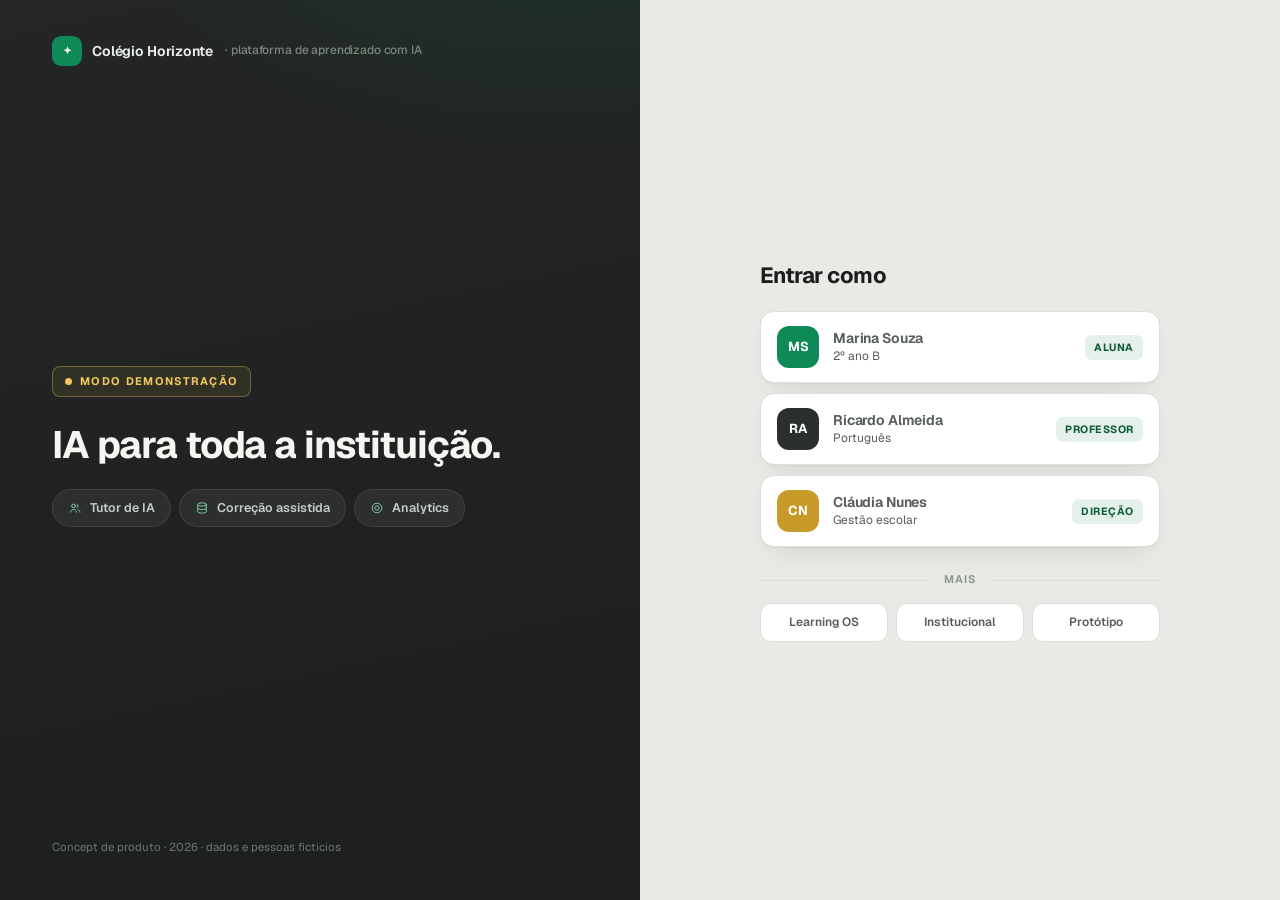
==== mockup/index.html @ 0ed6ed2f "feat: página inicial da plataforma (index.html) Ponto de entrada da plataforma Estudo com IA, com na" ====
<!doctype html>
<html lang="pt-BR">
<head>
<meta charset="utf-8">
<meta name="viewport" content="width=device-width, initial-scale=1">
<title>Colégio Horizonte — Demonstração</title>
<style>
@font-face{
  font-family:'Geist';font-style:normal;font-weight:300 800;font-display:swap;
  src:url([data-uri]) format('woff2');
}
:root{
  color-scheme:light;
  --k950:#1C1F1D;
  --k900:#232624;
  --k800:#2C302D;
  --k600:#4C524E;
  --k300:#9AA19C;
  --k150:#DDDFDB;
  --k100:#E8EAE6;
  --k50:#F1F2EF;
  --card:#FFFFFF;
  --ink:#1B1E1C;
  --ink-2:#575D59;
  --ink-3:#8F958F;
  --hair:rgba(27,30,28,.09);
  --green:#0E8A57;
  --green-deep:#0A6B43;
  --green-soft:#E4F0E9;
  --green-ink:#0B5B3B;
  --gold:#C79A2A;
  --sh:0 1px 2px rgba(27,30,28,.05),0 12px 32px -16px rgba(27,30,28,.18);
  --sh-lg:0 2px 4px rgba(27,30,28,.05),0 24px 56px -24px rgba(27,30,28,.28);
}
*{box-sizing:border-box}
body{
  margin:0;color:var(--ink);
  font-family:'Geist',-apple-system,'Segoe UI',sans-serif;
  font-size:14px;line-height:1.6;-webkit-font-smoothing:antialiased;
  min-height:100vh;background:var(--k100);
}
::selection{background:rgba(14,138,87,.22)}
.split{display:grid;grid-template-columns:1fr 1fr;min-height:100vh}

/* ── Painel grafite ───────────────────────── */
.dark{
  background:linear-gradient(168deg,var(--k900) 0%,var(--k950) 100%);
  color:#E9ECE8;display:flex;flex-direction:column;padding:36px 52px 32px;
  position:relative;overflow:hidden;
}
.dark::after{
  content:"";position:absolute;inset:0;pointer-events:none;
  background:radial-gradient(720px 420px at 88% -12%, rgba(14,138,87,.16), transparent 62%);
}
.dark>*{position:relative}
.brand{display:flex;align-items:center;gap:10px;font-weight:650;font-size:14px;letter-spacing:-.01em}
.brand .mark{width:30px;height:30px;border-radius:9px;background:var(--green);display:grid;place-items:center;color:#fff;flex:none}
.brand .mark svg{width:15px;height:15px}
.brand span{color:#7E867F;font-weight:500;font-size:12px}
.dark .mid{flex:1;display:flex;flex-direction:column;justify-content:center;max-width:480px;padding:48px 0}
.demobadge{
  display:inline-flex;align-items:center;gap:8px;align-self:flex-start;
  font-size:11px;font-weight:700;letter-spacing:.12em;text-transform:uppercase;
  color:#F0C75E;border:1px solid rgba(240,199,94,.35);background:rgba(240,199,94,.08);
  border-radius:8px;padding:6px 12px;margin-bottom:26px;
}
.demobadge i{width:7px;height:7px;border-radius:50%;background:#F0C75E;animation:pulse 2.2s ease-in-out infinite}
@keyframes pulse{0%,100%{opacity:1}50%{opacity:.3}}
.dark h1{
  font-size:clamp(28px,3.4vw,38px);font-weight:700;letter-spacing:-.03em;
  line-height:1.14;margin:0 0 16px;color:#F4F6F2;text-wrap:balance;
}
.dark .lead{font-size:14.5px;color:#AEB6AF;margin:0 0 34px;max-width:44ch}
.dark .lead b{color:#E9ECE8;font-weight:600}
.chipsrow{display:flex;gap:8px;flex-wrap:wrap}
.chipsrow span{
  display:inline-flex;align-items:center;gap:8px;font-size:12.5px;font-weight:600;color:#C6CCC6;
  background:rgba(255,255,255,.06);border:1px solid rgba(255,255,255,.09);
  border-radius:99px;padding:8px 15px;
}
.chipsrow .ci{width:14px;height:14px;color:#7ECDA8}

/* Prévia do produto */
.preview{position:relative;max-width:430px;margin-top:40px}
.pcard{
  background:rgba(255,255,255,.07);border:1px solid rgba(255,255,255,.13);
  backdrop-filter:blur(14px);-webkit-backdrop-filter:blur(14px);
  border-radius:18px;padding:19px 21px;
}
.pcard .ph{display:flex;align-items:center;gap:8px;font-size:10.5px;font-weight:700;letter-spacing:.1em;text-transform:uppercase;color:#8A928B;margin-bottom:13px}
.pcard .ph i{width:6px;height:6px;border-radius:50%;background:#7ECDA8;display:inline-block}
.pline{display:flex;gap:11px}
.pline .pav{width:26px;height:26px;border-radius:50%;background:var(--green);color:#fff;display:grid;place-items:center;flex:none}
.pline .pav svg{width:13px;height:13px}
.pline p{margin:0;font-size:13.5px;line-height:1.6;color:#DDE3DD}
.pline p b{color:#fff;font-weight:600}
.pmem{
  display:inline-flex;align-items:center;gap:8px;font-size:11px;font-weight:600;color:#B9C1BA;
  background:rgba(0,0,0,.25);border-radius:9px;padding:6px 11px;margin-top:14px;
}
.pmem svg{width:12px;height:12px;color:#E4BC55}
.pfloat{
  position:absolute;right:-12px;bottom:-18px;
  background:#fff;color:var(--green-ink);font-size:12.5px;font-weight:700;
  border-radius:12px;padding:10px 15px;box-shadow:var(--sh-lg);
  display:flex;align-items:center;gap:7px;
}
.pfloat small{font-weight:550;color:var(--ink-2);font-size:11px}
.dark .foot{font-size:11.5px;color:#6E766F}

/* ── Painel de entrada ────────────────────── */
.light{display:grid;place-items:center;padding:48px 40px;background:var(--k100)}
.entry{width:100%;max-width:400px}
.fade{animation:rise .6s cubic-bezier(.2,.7,.25,1) both}
.d1{animation-delay:.06s}.d2{animation-delay:.12s}.d3{animation-delay:.18s}.d4{animation-delay:.24s}
@keyframes rise{from{opacity:0;transform:translateY(14px)}}
.entry .lbl{
  font-size:11px;font-weight:700;letter-spacing:.12em;text-transform:uppercase;
  color:var(--ink-3);margin:0 0 8px;
}
.entry h2{font-size:22px;font-weight:700;letter-spacing:-.025em;margin:0 0 6px}
.entry .hint{font-size:13px;color:var(--ink-2);margin:0 0 24px}
.profiles{display:flex;flex-direction:column;gap:10px}
.prof{
  display:flex;align-items:center;gap:14px;text-decoration:none;color:inherit;
  background:var(--card);border:1px solid var(--k150);border-radius:14px;
  padding:14px 16px;box-shadow:var(--sh);
  transition:transform .15s ease,box-shadow .15s ease,border-color .15s ease;
}
.prof:hover{transform:translateY(-2px);box-shadow:var(--sh-lg);border-color:var(--green)}
.prof .av{
  width:42px;height:42px;border-radius:12px;flex:none;display:grid;place-items:center;
  font-size:13px;font-weight:700;color:#fff;background:var(--c,var(--green));
}
.prof b{display:block;font-size:14px;font-weight:650;letter-spacing:-.01em;line-height:1.3}
.prof span{font-size:12px;color:var(--ink-2)}
.prof .tag{
  margin-left:auto;flex:none;font-size:10.5px;font-weight:700;letter-spacing:.05em;
  text-transform:uppercase;color:var(--green-ink);background:var(--green-soft);
  border-radius:7px;padding:4px 9px;
}
.divider{display:flex;align-items:center;gap:12px;margin:24px 0 14px;font-size:11px;font-weight:650;letter-spacing:.08em;text-transform:uppercase;color:var(--ink-3)}
.divider::before,.divider::after{content:"";flex:1;height:1px;background:var(--k150)}
.extras{display:flex;gap:8px}
.extras a{
  flex:1;text-align:center;text-decoration:none;font-size:12px;font-weight:600;color:var(--ink-2);
  background:var(--card);border:1px solid var(--k150);border-radius:11px;padding:9px 6px;
  transition:color .15s ease,border-color .15s ease;
}
.extras a:hover{color:var(--green-ink);border-color:var(--green)}
.entry .note{font-size:11.5px;color:var(--ink-3);margin:20px 0 0;line-height:1.55}

@media (max-width:900px){
  .split{grid-template-columns:1fr}
  .dark{padding:28px 24px}
  .dark .mid{padding:32px 0}
  .light{padding:36px 20px 48px}
}
@media (prefers-reduced-motion: reduce){*{animation:none!important;transition:none!important}}
</style>

<svg width="0" height="0" style="position:absolute" aria-hidden="true">
  <defs>
    <symbol id="e-spark" viewBox="0 0 24 24"><path fill="currentColor" d="M12 3.2c.62 4.1 2.7 6.18 6.8 6.8-4.1.62-6.18 2.7-6.8 6.8-.62-4.1-2.7-6.18-6.8-6.8 4.1-.62 6.18-2.7 6.8-6.8Z"/></symbol>
    <symbol id="e-users" viewBox="0 0 24 24" fill="none" stroke="currentColor" stroke-width="1.7" stroke-linecap="round"><circle cx="9.4" cy="8.4" r="3.1"/><path d="M4.4 19.2c.5-3 2.5-4.6 5-4.6s4.5 1.6 5 4.6"/><path d="M15.4 5.7a3.1 3.1 0 0 1 0 5.5"/><path d="M17.3 14.7c1.7.7 2.8 2.1 3.2 4.4"/></symbol>
    <symbol id="e-db" viewBox="0 0 24 24" fill="none" stroke="currentColor" stroke-width="1.7" stroke-linecap="round"><ellipse cx="12" cy="6" rx="7.4" ry="2.8"/><path d="M4.6 6v12c0 1.55 3.3 2.8 7.4 2.8s7.4-1.25 7.4-2.8V6"/><path d="M4.6 12c0 1.55 3.3 2.8 7.4 2.8s7.4-1.25 7.4-2.8"/></symbol>
    <symbol id="e-coin" viewBox="0 0 24 24" fill="none" stroke="currentColor" stroke-width="1.7"><circle cx="12" cy="12" r="8.2"/><circle cx="12" cy="12" r="3.6"/></symbol>
  </defs>
</svg>

<div class="split">

  <aside class="dark">
    <div class="brand"><span class="mark"><svg><use href="#e-spark"/></svg></span>Colégio Horizonte&nbsp;<span>· plataforma de aprendizado com IA</span></div>
    <div class="mid">
      <span class="demobadge"><i></i>Modo demonstração</span>
      <h1>IA para toda a instituição.</h1>
      <div class="chipsrow" style="margin-top:6px">
        <span><svg class="ci"><use href="#e-users"/></svg>Tutor de IA</span>
        <span><svg class="ci"><use href="#e-db"/></svg>Correção assistida</span>
        <span><svg class="ci"><use href="#e-coin"/></svg>Analytics</span>
      </div>
    </div>
    <p class="foot">Concept de produto · 2026 · dados e pessoas fictícios</p>
  </aside>

  <main class="light">
    <div class="entry">
      <h2 class="fade">Entrar como</h2>
      <div class="profiles" style="margin-top:18px">
        <a class="prof fade d1" href="aluno.html">
          <span class="av" style="--c:#0E8A57">MS</span>
          <span><b>Marina Souza</b><span>2º ano B</span></span>
          <span class="tag">Aluna</span>
        </a>
        <a class="prof fade d2" href="professor.html">
          <span class="av" style="--c:#2C302D">RA</span>
          <span><b>Ricardo Almeida</b><span>Português</span></span>
          <span class="tag">Professor</span>
        </a>
        <a class="prof fade d3" href="diretor.html">
          <span class="av" style="--c:#C79A2A">CN</span>
          <span><b>Cláudia Nunes</b><span>Gestão escolar</span></span>
          <span class="tag">Direção</span>
        </a>
      </div>
      <div class="divider fade d4">Mais</div>
      <div class="extras fade d4">
        <a href="os.html">Learning OS</a>
        <a href="landing.html">Institucional</a>
        <a href="app.html">Protótipo</a>
      </div>
    </div>
  </main>

</div>

<script>
/* Live-reload: recarrega quando o arquivo muda no servidor */
(function(){
  var lm=null;
  setInterval(function(){
    fetch(location.href,{method:'HEAD',cache:'no-store'}).then(function(r){
      var v=r.headers.get('Last-Modified');
      if(lm&&v&&v!==lm){location.reload();}
      if(!lm){lm=v;}
    }).catch(function(){});
  },2000);
})();
</script>
</body>
</html>
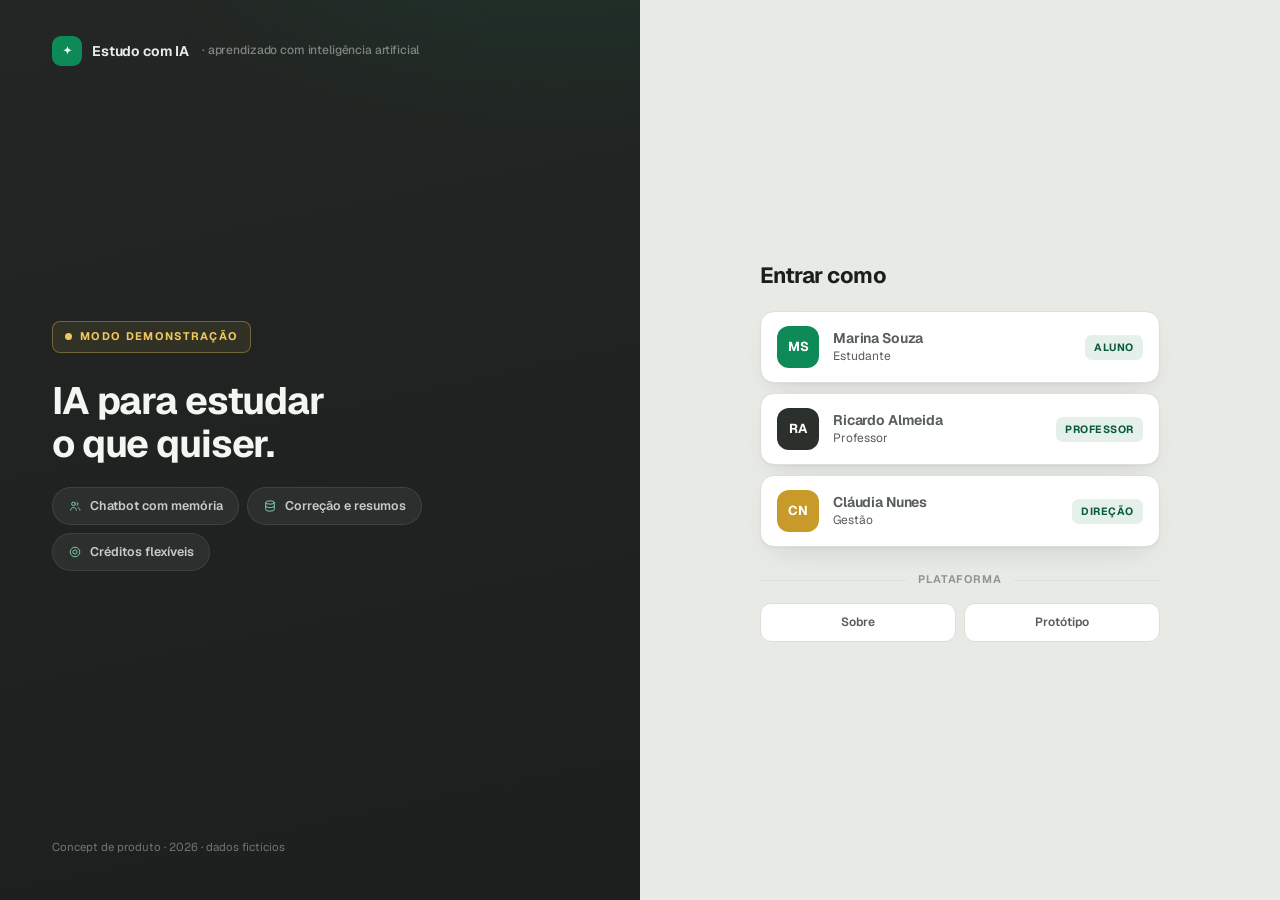
==== commit 06667b87: "refactor: alinhar mockup com a visão do Ideia.md - Remove vínculo com 'Colégio Horizonte' — platafor" ====
--- a/mockup/index.html
+++ b/mockup/index.html
@@ -3,7 +3,7 @@
 <head>
 <meta charset="utf-8">
 <meta name="viewport" content="width=device-width, initial-scale=1">
-<title>Colégio Horizonte — Demonstração</title>
+<title>Estudo com IA — Plataforma de Aprendizado</title>
 <style>
 @font-face{
   font-family:'Geist';font-style:normal;font-weight:300 800;font-display:swap;
@@ -171,17 +171,17 @@
 <div class="split">
 
   <aside class="dark">
-    <div class="brand"><span class="mark"><svg><use href="#e-spark"/></svg></span>Colégio Horizonte&nbsp;<span>· plataforma de aprendizado com IA</span></div>
+    <div class="brand"><span class="mark"><svg><use href="#e-spark"/></svg></span>Estudo com IA&nbsp;<span>· aprendizado com inteligência artificial</span></div>
     <div class="mid">
       <span class="demobadge"><i></i>Modo demonstração</span>
-      <h1>IA para toda a instituição.</h1>
+      <h1>IA para estudar o que quiser.</h1>
       <div class="chipsrow" style="margin-top:6px">
-        <span><svg class="ci"><use href="#e-users"/></svg>Tutor de IA</span>
-        <span><svg class="ci"><use href="#e-db"/></svg>Correção assistida</span>
-        <span><svg class="ci"><use href="#e-coin"/></svg>Analytics</span>
+        <span><svg class="ci"><use href="#e-users"/></svg>Chatbot com memória</span>
+        <span><svg class="ci"><use href="#e-db"/></svg>Correção e resumos</span>
+        <span><svg class="ci"><use href="#e-coin"/></svg>Créditos flexíveis</span>
       </div>
     </div>
-    <p class="foot">Concept de produto · 2026 · dados e pessoas fictícios</p>
+    <p class="foot">Concept de produto · 2026 · dados fictícios</p>
   </aside>
 
   <main class="light">
@@ -190,24 +190,23 @@
       <div class="profiles" style="margin-top:18px">
         <a class="prof fade d1" href="aluno.html">
           <span class="av" style="--c:#0E8A57">MS</span>
-          <span><b>Marina Souza</b><span>2º ano B</span></span>
-          <span class="tag">Aluna</span>
+          <span><b>Marina Souza</b><span>Estudante</span></span>
+          <span class="tag">Aluno</span>
         </a>
         <a class="prof fade d2" href="professor.html">
           <span class="av" style="--c:#2C302D">RA</span>
-          <span><b>Ricardo Almeida</b><span>Português</span></span>
+          <span><b>Ricardo Almeida</b><span>Professor</span></span>
           <span class="tag">Professor</span>
         </a>
         <a class="prof fade d3" href="diretor.html">
           <span class="av" style="--c:#C79A2A">CN</span>
-          <span><b>Cláudia Nunes</b><span>Gestão escolar</span></span>
+          <span><b>Cláudia Nunes</b><span>Gestão</span></span>
           <span class="tag">Direção</span>
         </a>
       </div>
-      <div class="divider fade d4">Mais</div>
+      <div class="divider fade d4">Plataforma</div>
       <div class="extras fade d4">
-        <a href="os.html">Learning OS</a>
-        <a href="landing.html">Institucional</a>
+        <a href="landing.html">Sobre</a>
         <a href="app.html">Protótipo</a>
       </div>
     </div>
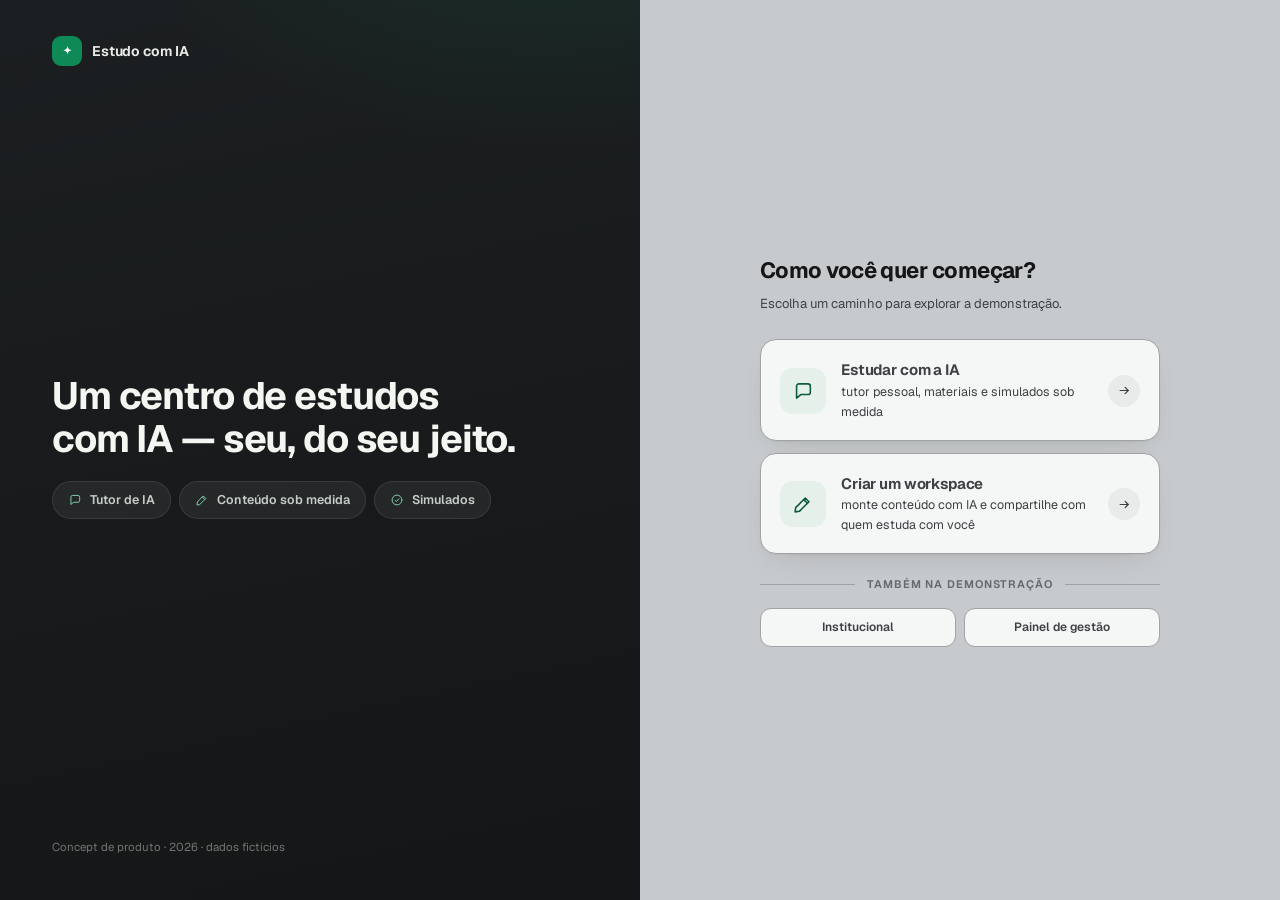
==== commit f130bf07: "chore: Commit all staged changes" ====
--- a/mockup/index.html
+++ b/mockup/index.html
@@ -3,32 +3,15 @@
 <head>
 <meta charset="utf-8">
 <meta name="viewport" content="width=device-width, initial-scale=1">
-<title>Estudo com IA — Plataforma de Aprendizado</title>
+<title>Estudo com IA</title>
+<link rel="stylesheet" href="assets/fonts.css">
 <style>
-@font-face{
-  font-family:'Geist';font-style:normal;font-weight:300 800;font-display:swap;
-  src:url([data-uri]) format('woff2');
-}
 :root{
   color-scheme:light;
-  --k950:#1C1F1D;
-  --k900:#232624;
-  --k800:#2C302D;
-  --k600:#4C524E;
-  --k300:#9AA19C;
-  --k150:#DDDFDB;
-  --k100:#E8EAE6;
-  --k50:#F1F2EF;
-  --card:#FFFFFF;
-  --ink:#1B1E1C;
-  --ink-2:#575D59;
-  --ink-3:#8F958F;
+  --k950:#141617; --k900:#1C1F21; --k100:#C7CACC;
+  --card:#F5F6F6; --ink:#141617; --ink-2:#3D4144; --ink-3:#666B6F;
   --hair:rgba(27,30,28,.09);
-  --green:#0E8A57;
-  --green-deep:#0A6B43;
-  --green-soft:#E4F0E9;
-  --green-ink:#0B5B3B;
-  --gold:#C79A2A;
+  --green:#0E8A57; --green-deep:#0A6B43; --green-soft:#E4F0E9; --green-ink:#0B5B3B;
   --sh:0 1px 2px rgba(27,30,28,.05),0 12px 32px -16px rgba(27,30,28,.18);
   --sh-lg:0 2px 4px rgba(27,30,28,.05),0 24px 56px -24px rgba(27,30,28,.28);
 }
@@ -42,113 +25,53 @@
 ::selection{background:rgba(14,138,87,.22)}
 .split{display:grid;grid-template-columns:1fr 1fr;min-height:100vh}
 
-/* ── Painel grafite ───────────────────────── */
+/* Painel grafite */
 .dark{
   background:linear-gradient(168deg,var(--k900) 0%,var(--k950) 100%);
   color:#E9ECE8;display:flex;flex-direction:column;padding:36px 52px 32px;
   position:relative;overflow:hidden;
 }
-.dark::after{
-  content:"";position:absolute;inset:0;pointer-events:none;
-  background:radial-gradient(720px 420px at 88% -12%, rgba(14,138,87,.16), transparent 62%);
-}
+.dark::after{content:"";position:absolute;inset:0;pointer-events:none;background:radial-gradient(720px 420px at 88% -12%, rgba(14,138,87,.16), transparent 62%)}
 .dark>*{position:relative}
 .brand{display:flex;align-items:center;gap:10px;font-weight:650;font-size:14px;letter-spacing:-.01em}
 .brand .mark{width:30px;height:30px;border-radius:9px;background:var(--green);display:grid;place-items:center;color:#fff;flex:none}
 .brand .mark svg{width:15px;height:15px}
 .brand span{color:#7E867F;font-weight:500;font-size:12px}
 .dark .mid{flex:1;display:flex;flex-direction:column;justify-content:center;max-width:480px;padding:48px 0}
-.demobadge{
-  display:inline-flex;align-items:center;gap:8px;align-self:flex-start;
-  font-size:11px;font-weight:700;letter-spacing:.12em;text-transform:uppercase;
-  color:#F0C75E;border:1px solid rgba(240,199,94,.35);background:rgba(240,199,94,.08);
-  border-radius:8px;padding:6px 12px;margin-bottom:26px;
-}
-.demobadge i{width:7px;height:7px;border-radius:50%;background:#F0C75E;animation:pulse 2.2s ease-in-out infinite}
-@keyframes pulse{0%,100%{opacity:1}50%{opacity:.3}}
-.dark h1{
-  font-size:clamp(28px,3.4vw,38px);font-weight:700;letter-spacing:-.03em;
-  line-height:1.14;margin:0 0 16px;color:#F4F6F2;text-wrap:balance;
-}
-.dark .lead{font-size:14.5px;color:#AEB6AF;margin:0 0 34px;max-width:44ch}
-.dark .lead b{color:#E9ECE8;font-weight:600}
+.dark h1{font-size:clamp(28px,3.4vw,38px);font-weight:700;letter-spacing:-.03em;line-height:1.14;margin:0 0 20px;color:#F4F6F2;text-wrap:balance}
 .chipsrow{display:flex;gap:8px;flex-wrap:wrap}
-.chipsrow span{
-  display:inline-flex;align-items:center;gap:8px;font-size:12.5px;font-weight:600;color:#C6CCC6;
-  background:rgba(255,255,255,.06);border:1px solid rgba(255,255,255,.09);
-  border-radius:99px;padding:8px 15px;
-}
+.chipsrow span{display:inline-flex;align-items:center;gap:8px;font-size:12.5px;font-weight:600;color:#C6CCC6;background:rgba(255,255,255,.06);border:1px solid rgba(255,255,255,.09);border-radius:99px;padding:8px 15px}
 .chipsrow .ci{width:14px;height:14px;color:#7ECDA8}
-
-/* Prévia do produto */
-.preview{position:relative;max-width:430px;margin-top:40px}
-.pcard{
-  background:rgba(255,255,255,.07);border:1px solid rgba(255,255,255,.13);
-  backdrop-filter:blur(14px);-webkit-backdrop-filter:blur(14px);
-  border-radius:18px;padding:19px 21px;
-}
-.pcard .ph{display:flex;align-items:center;gap:8px;font-size:10.5px;font-weight:700;letter-spacing:.1em;text-transform:uppercase;color:#8A928B;margin-bottom:13px}
-.pcard .ph i{width:6px;height:6px;border-radius:50%;background:#7ECDA8;display:inline-block}
-.pline{display:flex;gap:11px}
-.pline .pav{width:26px;height:26px;border-radius:50%;background:var(--green);color:#fff;display:grid;place-items:center;flex:none}
-.pline .pav svg{width:13px;height:13px}
-.pline p{margin:0;font-size:13.5px;line-height:1.6;color:#DDE3DD}
-.pline p b{color:#fff;font-weight:600}
-.pmem{
-  display:inline-flex;align-items:center;gap:8px;font-size:11px;font-weight:600;color:#B9C1BA;
-  background:rgba(0,0,0,.25);border-radius:9px;padding:6px 11px;margin-top:14px;
-}
-.pmem svg{width:12px;height:12px;color:#E4BC55}
-.pfloat{
-  position:absolute;right:-12px;bottom:-18px;
-  background:#fff;color:var(--green-ink);font-size:12.5px;font-weight:700;
-  border-radius:12px;padding:10px 15px;box-shadow:var(--sh-lg);
-  display:flex;align-items:center;gap:7px;
-}
-.pfloat small{font-weight:550;color:var(--ink-2);font-size:11px}
 .dark .foot{font-size:11.5px;color:#6E766F}
 
-/* ── Painel de entrada ────────────────────── */
+/* Painel de entrada */
 .light{display:grid;place-items:center;padding:48px 40px;background:var(--k100)}
 .entry{width:100%;max-width:400px}
 .fade{animation:rise .6s cubic-bezier(.2,.7,.25,1) both}
-.d1{animation-delay:.06s}.d2{animation-delay:.12s}.d3{animation-delay:.18s}.d4{animation-delay:.24s}
+.d1{animation-delay:.06s}.d2{animation-delay:.12s}.d3{animation-delay:.18s}
 @keyframes rise{from{opacity:0;transform:translateY(14px)}}
-.entry .lbl{
-  font-size:11px;font-weight:700;letter-spacing:.12em;text-transform:uppercase;
-  color:var(--ink-3);margin:0 0 8px;
-}
 .entry h2{font-size:22px;font-weight:700;letter-spacing:-.025em;margin:0 0 6px}
 .entry .hint{font-size:13px;color:var(--ink-2);margin:0 0 24px}
-.profiles{display:flex;flex-direction:column;gap:10px}
-.prof{
-  display:flex;align-items:center;gap:14px;text-decoration:none;color:inherit;
-  background:var(--card);border:1px solid var(--k150);border-radius:14px;
-  padding:14px 16px;box-shadow:var(--sh);
+.modes{display:flex;flex-direction:column;gap:12px}
+.mode{
+  display:flex;align-items:center;gap:15px;text-decoration:none;color:inherit;
+  background:var(--card);border:1px solid #9FA3A6;border-radius:16px;
+  padding:18px 19px;box-shadow:var(--sh);
   transition:transform .15s ease,box-shadow .15s ease,border-color .15s ease;
 }
-.prof:hover{transform:translateY(-2px);box-shadow:var(--sh-lg);border-color:var(--green)}
-.prof .av{
-  width:42px;height:42px;border-radius:12px;flex:none;display:grid;place-items:center;
-  font-size:13px;font-weight:700;color:#fff;background:var(--c,var(--green));
-}
-.prof b{display:block;font-size:14px;font-weight:650;letter-spacing:-.01em;line-height:1.3}
-.prof span{font-size:12px;color:var(--ink-2)}
-.prof .tag{
-  margin-left:auto;flex:none;font-size:10.5px;font-weight:700;letter-spacing:.05em;
-  text-transform:uppercase;color:var(--green-ink);background:var(--green-soft);
-  border-radius:7px;padding:4px 9px;
-}
-.divider{display:flex;align-items:center;gap:12px;margin:24px 0 14px;font-size:11px;font-weight:650;letter-spacing:.08em;text-transform:uppercase;color:var(--ink-3)}
-.divider::before,.divider::after{content:"";flex:1;height:1px;background:var(--k150)}
-.extras{display:flex;gap:8px}
-.extras a{
-  flex:1;text-align:center;text-decoration:none;font-size:12px;font-weight:600;color:var(--ink-2);
-  background:var(--card);border:1px solid var(--k150);border-radius:11px;padding:9px 6px;
-  transition:color .15s ease,border-color .15s ease;
-}
+.mode:hover{transform:translateY(-2px);box-shadow:var(--sh-lg);border-color:var(--green)}
+.mode .mi{width:46px;height:46px;border-radius:13px;flex:none;display:grid;place-items:center;background:var(--green-soft);color:var(--green-ink)}
+.mode .mi svg{width:22px;height:22px}
+.mode b{display:block;font-size:15px;font-weight:660;letter-spacing:-.01em;line-height:1.3}
+.mode span{display:block;font-size:12.5px;color:var(--ink-2);margin-top:2px}
+.mode .go{margin-left:auto;flex:none;width:32px;height:32px;border-radius:50%;display:grid;place-items:center;background:rgba(27,30,28,.05);color:var(--ink-2);transition:background .15s ease,color .15s ease}
+.mode:hover .go{background:var(--green);color:#fff}
+.mode .go svg{width:15px;height:15px}
+.divider{display:flex;align-items:center;gap:12px;margin:22px 0 14px;font-size:11px;font-weight:650;letter-spacing:.08em;text-transform:uppercase;color:var(--ink-3)}
+.divider::before,.divider::after{content:"";flex:1;height:1px;background:#9FA3A6}
+.extras{display:flex;gap:8px;flex-wrap:wrap}
+.extras a{flex:1;text-align:center;text-decoration:none;font-size:12px;font-weight:600;color:var(--ink-2);background:var(--card);border:1px solid #9FA3A6;border-radius:11px;padding:9px 6px;transition:color .15s ease,border-color .15s ease;white-space:nowrap}
 .extras a:hover{color:var(--green-ink);border-color:var(--green)}
-.entry .note{font-size:11.5px;color:var(--ink-3);margin:20px 0 0;line-height:1.55}
 
 @media (max-width:900px){
   .split{grid-template-columns:1fr}
@@ -158,27 +81,27 @@
 }
 @media (prefers-reduced-motion: reduce){*{animation:none!important;transition:none!important}}
 </style>
+</head>
+<body>
 
-<svg width="0" height="0" style="position:absolute" aria-hidden="true">
-  <defs>
-    <symbol id="e-spark" viewBox="0 0 24 24"><path fill="currentColor" d="M12 3.2c.62 4.1 2.7 6.18 6.8 6.8-4.1.62-6.18 2.7-6.8 6.8-.62-4.1-2.7-6.18-6.8-6.8 4.1-.62 6.18-2.7 6.8-6.8Z"/></symbol>
-    <symbol id="e-users" viewBox="0 0 24 24" fill="none" stroke="currentColor" stroke-width="1.7" stroke-linecap="round"><circle cx="9.4" cy="8.4" r="3.1"/><path d="M4.4 19.2c.5-3 2.5-4.6 5-4.6s4.5 1.6 5 4.6"/><path d="M15.4 5.7a3.1 3.1 0 0 1 0 5.5"/><path d="M17.3 14.7c1.7.7 2.8 2.1 3.2 4.4"/></symbol>
-    <symbol id="e-db" viewBox="0 0 24 24" fill="none" stroke="currentColor" stroke-width="1.7" stroke-linecap="round"><ellipse cx="12" cy="6" rx="7.4" ry="2.8"/><path d="M4.6 6v12c0 1.55 3.3 2.8 7.4 2.8s7.4-1.25 7.4-2.8V6"/><path d="M4.6 12c0 1.55 3.3 2.8 7.4 2.8s7.4-1.25 7.4-2.8"/></symbol>
-    <symbol id="e-coin" viewBox="0 0 24 24" fill="none" stroke="currentColor" stroke-width="1.7"><circle cx="12" cy="12" r="8.2"/><circle cx="12" cy="12" r="3.6"/></symbol>
-  </defs>
-</svg>
+<svg width="0" height="0" style="position:absolute" aria-hidden="true"><defs>
+<symbol id="e-spark" viewBox="0 0 24 24"><path fill="currentColor" d="M12 3.2c.62 4.1 2.7 6.18 6.8 6.8-4.1.62-6.18 2.7-6.8 6.8-.62-4.1-2.7-6.18-6.8-6.8 4.1-.62 6.18-2.7 6.8-6.8Z"/></symbol>
+<symbol id="e-arrow" viewBox="0 0 24 24" fill="none" stroke="currentColor" stroke-width="1.9" stroke-linecap="round" stroke-linejoin="round"><path d="M5 12h13"/><path d="m13 7 5 5-5 5"/></symbol>
+<symbol id="e-chat" viewBox="0 0 24 24" fill="none" stroke="currentColor" stroke-width="1.7" stroke-linecap="round" stroke-linejoin="round"><path d="M20 13.3a2.6 2.6 0 0 1-2.6 2.6H9.6L5 19.7V6.8a2.6 2.6 0 0 1 2.6-2.6h9.8A2.6 2.6 0 0 1 20 6.8Z"/></symbol>
+<symbol id="e-pen" viewBox="0 0 24 24" fill="none" stroke="currentColor" stroke-width="1.7" stroke-linecap="round" stroke-linejoin="round"><path d="m14.5 5.5 4 4L8 20l-4.6.6L4 16Z"/><path d="m12.8 7.2 4 4"/></symbol>
+<symbol id="e-check" viewBox="0 0 24 24" fill="none" stroke="currentColor" stroke-width="1.7" stroke-linecap="round" stroke-linejoin="round"><circle cx="12" cy="12" r="8.4"/><path d="m8.6 12.4 2.3 2.3 4.5-4.9"/></symbol>
+</defs></svg>
 
 <div class="split">
 
   <aside class="dark">
-    <div class="brand"><span class="mark"><svg><use href="#e-spark"/></svg></span>Estudo com IA&nbsp;<span>· aprendizado com inteligência artificial</span></div>
+    <div class="brand"><span class="mark"><svg><use href="#e-spark"/></svg></span>Estudo com IA</div>
     <div class="mid">
-      <span class="demobadge"><i></i>Modo demonstração</span>
-      <h1>IA para estudar o que quiser.</h1>
-      <div class="chipsrow" style="margin-top:6px">
-        <span><svg class="ci"><use href="#e-users"/></svg>Chatbot com memória</span>
-        <span><svg class="ci"><use href="#e-db"/></svg>Correção e resumos</span>
-        <span><svg class="ci"><use href="#e-coin"/></svg>Créditos flexíveis</span>
+      <h1>Um centro de estudos com IA — seu, do seu jeito.</h1>
+      <div class="chipsrow">
+        <span><svg class="ci"><use href="#e-chat"/></svg>Tutor de IA</span>
+        <span><svg class="ci"><use href="#e-pen"/></svg>Conteúdo sob medida</span>
+        <span><svg class="ci"><use href="#e-check"/></svg>Simulados</span>
       </div>
     </div>
     <p class="foot">Concept de produto · 2026 · dados fictícios</p>
@@ -186,28 +109,24 @@
 
   <main class="light">
     <div class="entry">
-      <h2 class="fade">Entrar como</h2>
-      <div class="profiles" style="margin-top:18px">
-        <a class="prof fade d1" href="aluno.html">
-          <span class="av" style="--c:#0E8A57">MS</span>
-          <span><b>Marina Souza</b><span>Estudante</span></span>
-          <span class="tag">Aluno</span>
+      <h2 class="fade">Como você quer começar?</h2>
+      <p class="hint fade d1">Escolha um caminho para explorar a demonstração.</p>
+      <div class="modes">
+        <a class="mode fade d1" href="aluno.html">
+          <span class="mi"><svg><use href="#e-chat"/></svg></span>
+          <span><b>Estudar com a IA</b><span>tutor pessoal, materiais e simulados sob medida</span></span>
+          <span class="go"><svg><use href="#e-arrow"/></svg></span>
         </a>
-        <a class="prof fade d2" href="professor.html">
-          <span class="av" style="--c:#2C302D">RA</span>
-          <span><b>Ricardo Almeida</b><span>Professor</span></span>
-          <span class="tag">Professor</span>
-        </a>
-        <a class="prof fade d3" href="diretor.html">
-          <span class="av" style="--c:#C79A2A">CN</span>
-          <span><b>Cláudia Nunes</b><span>Gestão</span></span>
-          <span class="tag">Direção</span>
+        <a class="mode fade d2" href="professor.html">
+          <span class="mi"><svg><use href="#e-pen"/></svg></span>
+          <span><b>Criar um workspace</b><span>monte conteúdo com IA e compartilhe com quem estuda com você</span></span>
+          <span class="go"><svg><use href="#e-arrow"/></svg></span>
         </a>
       </div>
-      <div class="divider fade d4">Plataforma</div>
-      <div class="extras fade d4">
-        <a href="landing.html">Sobre</a>
-        <a href="app.html">Protótipo</a>
+      <div class="divider fade d3">Também na demonstração</div>
+      <div class="extras fade d3">
+        <a href="landing.html">Institucional</a>
+        <a href="diretor.html">Painel de gestão</a>
       </div>
     </div>
   </main>
@@ -215,17 +134,7 @@
 </div>
 
 <script>
-/* Live-reload: recarrega quando o arquivo muda no servidor */
-(function(){
-  var lm=null;
-  setInterval(function(){
-    fetch(location.href,{method:'HEAD',cache:'no-store'}).then(function(r){
-      var v=r.headers.get('Last-Modified');
-      if(lm&&v&&v!==lm){location.reload();}
-      if(!lm){lm=v;}
-    }).catch(function(){});
-  },2000);
-})();
+(function(){var lm=null;setInterval(function(){fetch(location.href,{method:'HEAD',cache:'no-store'}).then(function(r){var v=r.headers.get('Last-Modified');if(lm&&v&&v!==lm){location.reload();}if(!lm){lm=v;}}).catch(function(){});},2000);})();
 </script>
 </body>
 </html>
--- a/mockup/assets/fonts.css
+++ b/mockup/assets/fonts.css
@@ -0,0 +1 @@
+@font-face{font-family:"Geist";font-style:normal;font-weight:300 800;font-display:swap;src:url([data-uri]) format("woff2");}
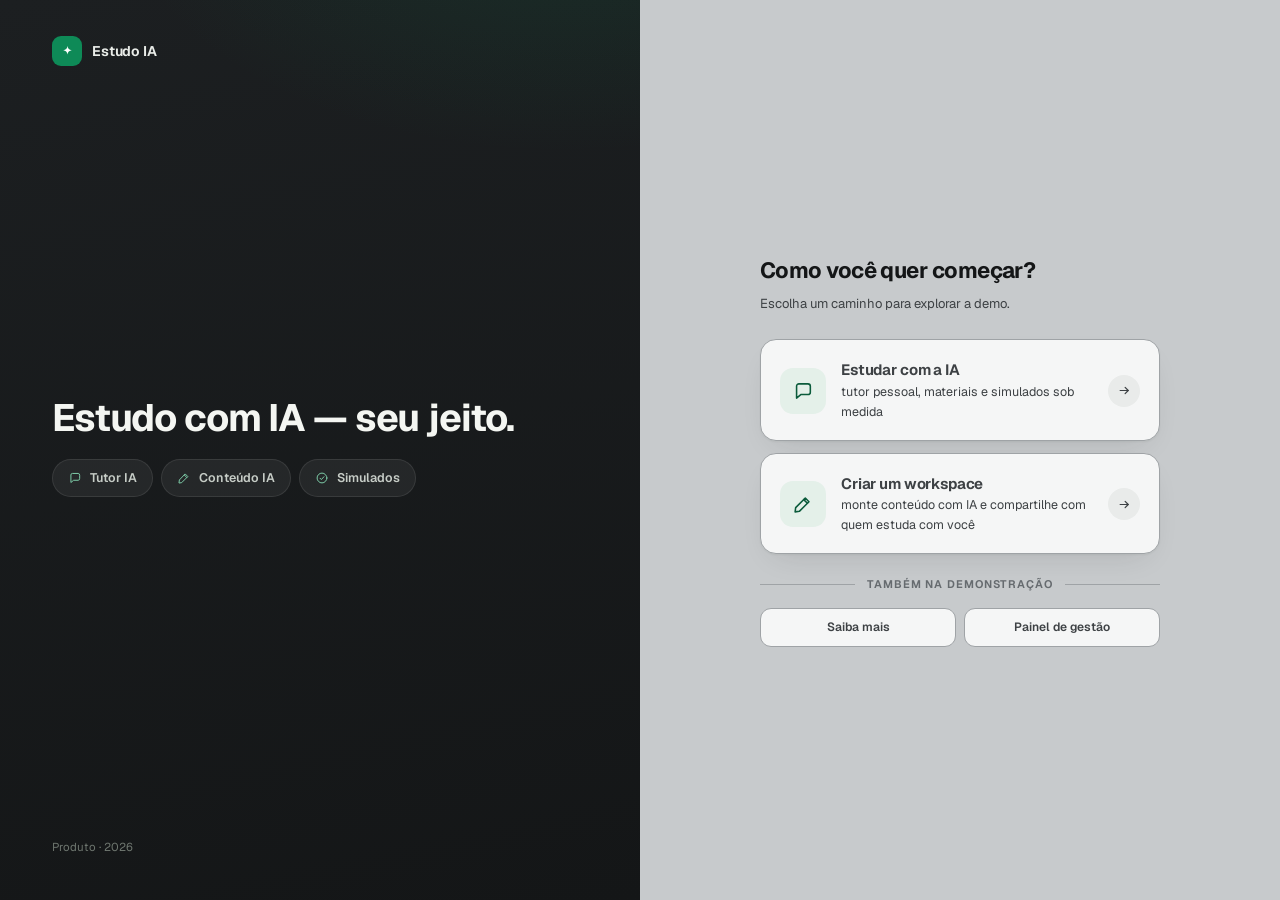
==== commit 10034da6: "FUDEU tudo cagado" ====
--- a/mockup/index.html
+++ b/mockup/index.html
@@ -3,7 +3,7 @@
 <head>
 <meta charset="utf-8">
 <meta name="viewport" content="width=device-width, initial-scale=1">
-<title>Estudo com IA</title>
+<title>Estudo IA</title>
 <link rel="stylesheet" href="assets/fonts.css">
 <style>
 :root{
@@ -95,22 +95,22 @@
 <div class="split">
 
   <aside class="dark">
-    <div class="brand"><span class="mark"><svg><use href="#e-spark"/></svg></span>Estudo com IA</div>
+    <div class="brand"><span class="mark"><svg><use href="#e-spark"/></svg></span>Estudo IA</div>
     <div class="mid">
-      <h1>Um centro de estudos com IA — seu, do seu jeito.</h1>
+      <h1>Estudo com IA — seu jeito.</h1>
       <div class="chipsrow">
-        <span><svg class="ci"><use href="#e-chat"/></svg>Tutor de IA</span>
-        <span><svg class="ci"><use href="#e-pen"/></svg>Conteúdo sob medida</span>
+        <span><svg class="ci"><use href="#e-chat"/></svg>Tutor IA</span>
+        <span><svg class="ci"><use href="#e-pen"/></svg>Conteúdo IA</span>
         <span><svg class="ci"><use href="#e-check"/></svg>Simulados</span>
       </div>
     </div>
-    <p class="foot">Concept de produto · 2026 · dados fictícios</p>
+    <p class="foot">Produto · 2026</p>
   </aside>
 
   <main class="light">
     <div class="entry">
       <h2 class="fade">Como você quer começar?</h2>
-      <p class="hint fade d1">Escolha um caminho para explorar a demonstração.</p>
+      <p class="hint fade d1">Escolha um caminho para explorar a demo.</p>
       <div class="modes">
         <a class="mode fade d1" href="aluno.html">
           <span class="mi"><svg><use href="#e-chat"/></svg></span>
@@ -125,7 +125,7 @@
       </div>
       <div class="divider fade d3">Também na demonstração</div>
       <div class="extras fade d3">
-        <a href="landing.html">Institucional</a>
+        <a href="landing.html">Saiba mais</a>
         <a href="diretor.html">Painel de gestão</a>
       </div>
     </div>
